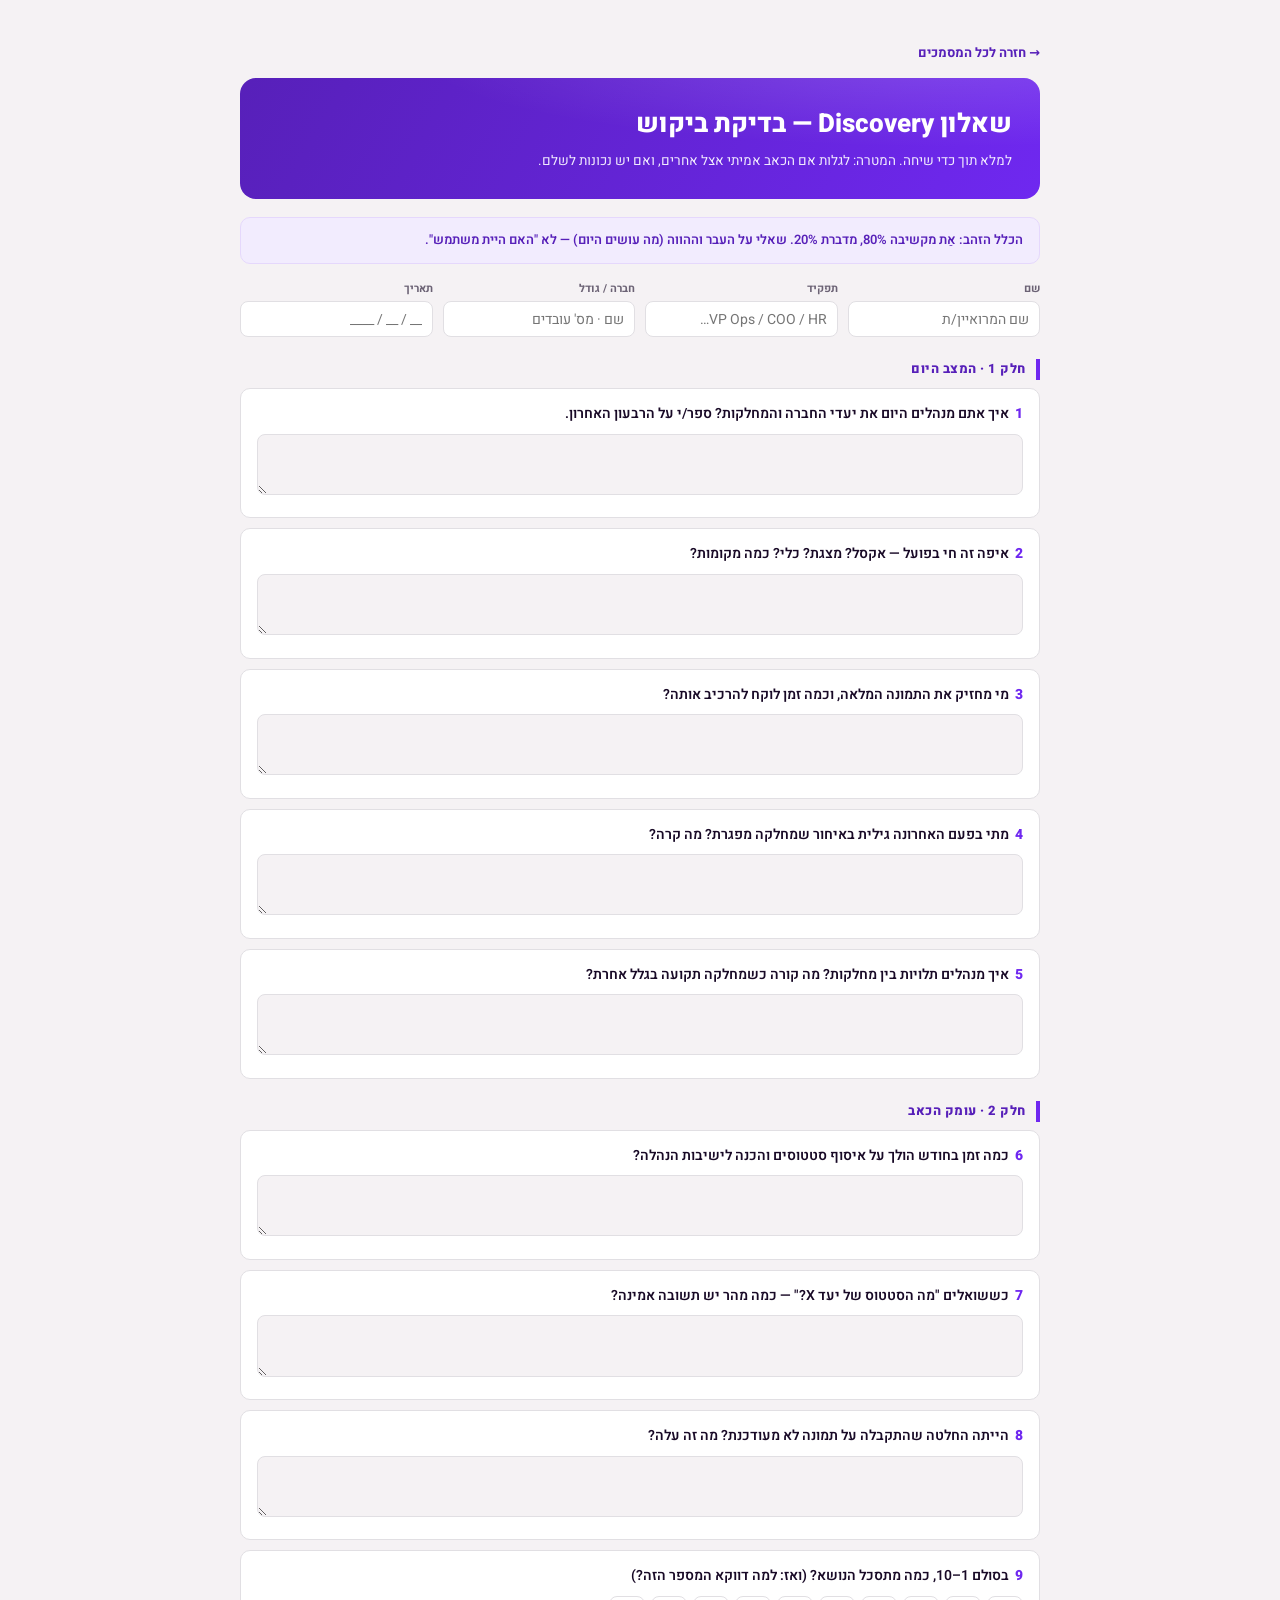
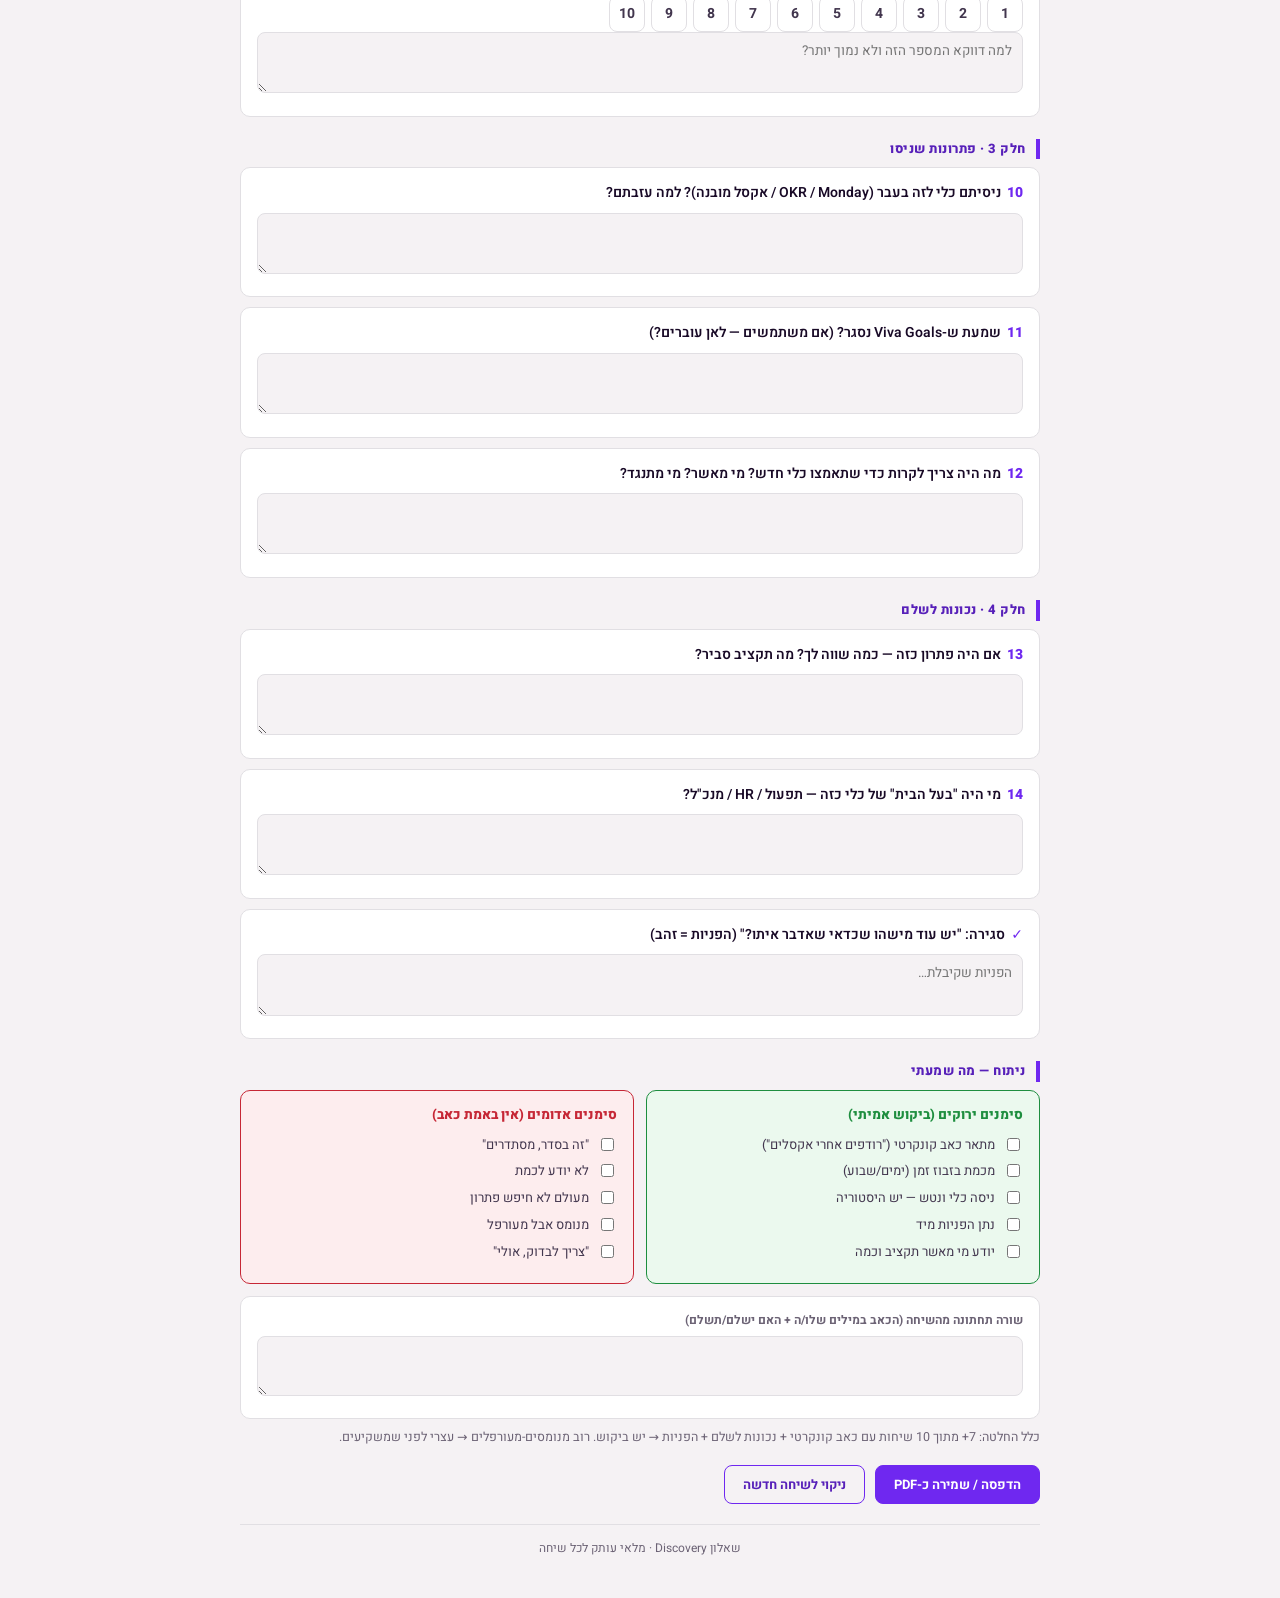
==== discovery.html @ 76062ea2 "Add research report + discovery questionnaire + shared font; link from landing" ====
<!doctype html>
<html dir="rtl" lang="he">
<head>
<meta charset="utf-8" />
<meta name="viewport" content="width=device-width, initial-scale=1" />
<title>שאלון Discovery — בדיקת ביקוש</title>
<link rel="stylesheet" href="heebo.css" />
<style>
:root{--brand:#6F28F0;--brand-deep:#5720B9;--b25:#F2ECFE;--b50:#E5D8FC;--ink:#180926;--body:#42364E;--muted:#6C6375;--bg:#F5F2F4;--fg:#fff;--border:#E1DFE3;--ok:#1E8E3F;--ok25:#EBF9EE;--danger:#C62736;--danger25:#FDEDEE;}
*{box-sizing:border-box;}
body{margin:0;background:var(--bg);color:var(--ink);font-family:'Heebo','Segoe UI',system-ui,Arial,sans-serif;line-height:1.6;-webkit-font-smoothing:antialiased;padding:clamp(20px,4vw,40px) clamp(16px,4vw,32px);}
.sheet{max-width:800px;margin:0 auto;}
a.back{display:inline-block;margin-bottom:14px;color:var(--brand-deep);text-decoration:none;font-weight:700;font-size:13px;}
.top{background:linear-gradient(120deg,#5720B9,#6F28F0);color:#fff;border-radius:16px;padding:26px 28px;margin-bottom:18px;position:relative;overflow:hidden;}
.top::after{content:"";position:absolute;inset:0;background:radial-gradient(120% 140% at 88% -20%,rgba(255,255,255,.16),transparent 55%);}
.top h1{font-size:clamp(20px,3.5vw,26px);font-weight:800;margin:0 0 6px;position:relative;}
.top p{margin:0;font-size:13.5px;color:#F2ECFE;position:relative;}
.rule{background:var(--b25);border:1px solid var(--b50);border-radius:10px;padding:12px 16px;font-size:13px;color:var(--brand-deep);margin-bottom:16px;font-weight:600;}
.meta{display:grid;grid-template-columns:repeat(auto-fit,minmax(160px,1fr));gap:10px;margin-bottom:18px;}
.meta label{display:block;font-size:11px;font-weight:700;color:var(--muted);margin-bottom:4px;}
.meta input{width:100%;height:36px;border:1.5px solid var(--border);border-radius:8px;padding:0 10px;font:400 14px 'Heebo',sans-serif;color:var(--ink);background:var(--fg);}
.sec{margin:22px 0 8px;font-size:13px;font-weight:800;letter-spacing:.04em;text-transform:uppercase;color:var(--brand-deep);border-inline-start:4px solid var(--brand);padding-inline-start:10px;}
.q{background:var(--fg);border:1px solid var(--border);border-radius:10px;padding:14px 16px;margin-bottom:10px;}
.q .txt{font-size:14px;font-weight:600;color:var(--ink);margin-bottom:8px;}
.q .txt .num{color:var(--brand);font-weight:800;margin-inline-end:6px;}
.q textarea{width:100%;min-height:52px;border:1px solid var(--border);border-radius:8px;padding:8px 10px;font:400 13.5px/1.6 'Heebo',sans-serif;color:var(--ink);background:var(--bg);resize:vertical;outline:none;}
.q textarea:focus{border-color:var(--brand);}
.scale{display:flex;gap:6px;flex-wrap:wrap;margin-top:4px;}
.scale button{width:36px;height:36px;border:1.5px solid var(--border);background:var(--fg);border-radius:8px;font:700 14px 'Heebo';color:var(--body);cursor:pointer;}
.scale button.on{background:var(--brand);color:#fff;border-color:var(--brand);}
.signals{display:grid;grid-template-columns:1fr 1fr;gap:12px;}
.sigcard{border-radius:10px;padding:14px 16px;font-size:13px;}
.sigcard.green{background:var(--ok25);border:1px solid var(--ok);}
.sigcard.red{background:var(--danger25);border:1px solid var(--danger);}
.sigcard h4{margin:0 0 8px;font-size:13.5px;font-weight:800;}
.sigcard.green h4{color:var(--ok);}
.sigcard.red h4{color:var(--danger);}
.sigcard label{display:flex;gap:8px;align-items:flex-start;margin:6px 0;color:var(--body);cursor:pointer;}
.verdict{background:var(--fg);border:1px solid var(--border);border-radius:10px;padding:14px 16px;margin-top:12px;}
.verdict label{font-size:12px;font-weight:700;color:var(--muted);display:block;margin-bottom:6px;}
.verdict textarea{width:100%;min-height:60px;border:1px solid var(--border);border-radius:8px;padding:8px 10px;font:400 13.5px 'Heebo';background:var(--bg);resize:vertical;}
.tools{display:flex;gap:10px;justify-content:flex-start;margin:18px 0;flex-wrap:wrap;}
.tools button{border:1.5px solid var(--brand);background:var(--brand);color:#fff;border-radius:8px;padding:9px 18px;font:700 13px 'Heebo';cursor:pointer;}
.tools button.ghost{background:transparent;color:var(--brand-deep);}
.foot{margin-top:20px;padding-top:14px;border-top:1px solid var(--border);color:var(--muted);font-size:12px;text-align:center;}
@media(max-width:560px){.signals{grid-template-columns:1fr;}}
@media print{a.back,.tools{display:none;}body{background:#fff;padding:0;}}
</style>
</head>
<body>
<div class="sheet">
<a class="back" href="index.html">→ חזרה לכל המסמכים</a>

<div class="top">
  <h1>שאלון Discovery — בדיקת ביקוש</h1>
  <p>למלא תוך כדי שיחה. המטרה: לגלות אם הכאב אמיתי אצל אחרים, ואם יש נכונות לשלם.</p>
</div>

<div class="rule">הכלל הזהב: אַת מקשיבה 80%, מדברת 20%. שאלי על העבר וההווה (מה עושים היום) — לא "האם היית משתמש".</div>

<div class="meta">
  <div><label>שם</label><input placeholder="שם המרואיין/ת"/></div>
  <div><label>תפקיד</label><input placeholder="VP Ops / COO / HR…"/></div>
  <div><label>חברה / גודל</label><input placeholder="שם · מס' עובדים"/></div>
  <div><label>תאריך</label><input placeholder="__ / __ / ____"/></div>
</div>

<div class="sec">חלק 1 · המצב היום</div>
<div class="q"><div class="txt"><span class="num">1</span>איך אתם מנהלים היום את יעדי החברה והמחלקות? ספר/י על הרבעון האחרון.</div><textarea></textarea></div>
<div class="q"><div class="txt"><span class="num">2</span>איפה זה חי בפועל — אקסל? מצגת? כלי? כמה מקומות?</div><textarea></textarea></div>
<div class="q"><div class="txt"><span class="num">3</span>מי מחזיק את התמונה המלאה, וכמה זמן לוקח להרכיב אותה?</div><textarea></textarea></div>
<div class="q"><div class="txt"><span class="num">4</span>מתי בפעם האחרונה גילית באיחור שמחלקה מפגרת? מה קרה?</div><textarea></textarea></div>
<div class="q"><div class="txt"><span class="num">5</span>איך מנהלים תלויות בין מחלקות? מה קורה כשמחלקה תקועה בגלל אחרת?</div><textarea></textarea></div>

<div class="sec">חלק 2 · עומק הכאב</div>
<div class="q"><div class="txt"><span class="num">6</span>כמה זמן בחודש הולך על איסוף סטטוסים והכנה לישיבות הנהלה?</div><textarea></textarea></div>
<div class="q"><div class="txt"><span class="num">7</span>כששואלים "מה הסטטוס של יעד X?" — כמה מהר יש תשובה אמינה?</div><textarea></textarea></div>
<div class="q"><div class="txt"><span class="num">8</span>הייתה החלטה שהתקבלה על תמונה לא מעודכנת? מה זה עלה?</div><textarea></textarea></div>
<div class="q"><div class="txt"><span class="num">9</span>בסולם 1–10, כמה מתסכל הנושא? (ואז: למה דווקא המספר הזה?)</div>
  <div class="scale" id="scale"></div>
  <textarea placeholder="למה דווקא המספר הזה ולא נמוך יותר?"></textarea></div>

<div class="sec">חלק 3 · פתרונות שניסו</div>
<div class="q"><div class="txt"><span class="num">10</span>ניסיתם כלי לזה בעבר (OKR / Monday / אקסל מובנה)? למה עזבתם?</div><textarea></textarea></div>
<div class="q"><div class="txt"><span class="num">11</span>שמעת ש-Viva Goals נסגר? (אם משתמשים — לאן עוברים?)</div><textarea></textarea></div>
<div class="q"><div class="txt"><span class="num">12</span>מה היה צריך לקרות כדי שתאמצו כלי חדש? מי מאשר? מי מתנגד?</div><textarea></textarea></div>

<div class="sec">חלק 4 · נכונות לשלם</div>
<div class="q"><div class="txt"><span class="num">13</span>אם היה פתרון כזה — כמה שווה לך? מה תקציב סביר?</div><textarea></textarea></div>
<div class="q"><div class="txt"><span class="num">14</span>מי היה "בעל הבית" של כלי כזה — תפעול / HR / מנכ"ל?</div><textarea></textarea></div>
<div class="q"><div class="txt"><span class="num">✓</span>סגירה: "יש עוד מישהו שכדאי שאדבר איתו?" (הפניות = זהב)</div><textarea placeholder="הפניות שקיבלת…"></textarea></div>

<div class="sec">ניתוח — מה שמעתי</div>
<div class="signals">
  <div class="sigcard green"><h4>סימנים ירוקים (ביקוש אמיתי)</h4>
    <label><input type="checkbox"/> מתאר כאב קונקרטי ("רודפים אחרי אקסלים")</label>
    <label><input type="checkbox"/> מכמת בזבוז זמן (ימים/שבוע)</label>
    <label><input type="checkbox"/> ניסה כלי ונטש — יש היסטוריה</label>
    <label><input type="checkbox"/> נתן הפניות מיד</label>
    <label><input type="checkbox"/> יודע מי מאשר תקציב וכמה</label>
  </div>
  <div class="sigcard red"><h4>סימנים אדומים (אין באמת כאב)</h4>
    <label><input type="checkbox"/> "זה בסדר, מסתדרים"</label>
    <label><input type="checkbox"/> לא יודע לכמת</label>
    <label><input type="checkbox"/> מעולם לא חיפש פתרון</label>
    <label><input type="checkbox"/> מנומס אבל מעורפל</label>
    <label><input type="checkbox"/> "צריך לבדוק, אולי"</label>
  </div>
</div>
<div class="verdict"><label>שורה תחתונה מהשיחה (הכאב במילים שלו/ה + האם ישלם/תשלם)</label><textarea></textarea></div>
<p style="font-size:12.5px;color:var(--muted);margin-top:8px;">כלל החלטה: 7+ מתוך 10 שיחות עם כאב קונקרטי + נכונות לשלם + הפניות → יש ביקוש. רוב מנומסים-מעורפלים → עצרי לפני שמשקיעים.</p>

<div class="tools">
  <button onclick="window.print()">הדפסה / שמירה כ-PDF</button>
  <button class="ghost" onclick="location.reload()">ניקוי לשיחה חדשה</button>
</div>

<div class="foot">שאלון Discovery · מלאי עותק לכל שיחה</div>
</div>

<script>
var s=document.getElementById('scale');
for(var i=1;i<=10;i++){(function(n){var b=document.createElement('button');b.textContent=n;
b.onclick=function(){[].forEach.call(s.children,function(c){c.classList.remove('on');});b.classList.add('on');};
s.appendChild(b);})(i);}
</script>
</body>
</html>
---- heebo.css ----
@font-face{font-family:'Heebo';font-style:normal;font-weight:400;font-display:swap;src:url([data-uri]) format('truetype');}
@font-face{font-family:'Heebo';font-style:normal;font-weight:600;font-display:swap;src:url([data-uri]) format('truetype');}
@font-face{font-family:'Heebo';font-style:normal;font-weight:700;font-display:swap;src:url([data-uri]) format('truetype');}
@font-face{font-family:'Heebo';font-style:normal;font-weight:800;font-display:swap;src:url([data-uri]) format('truetype');}
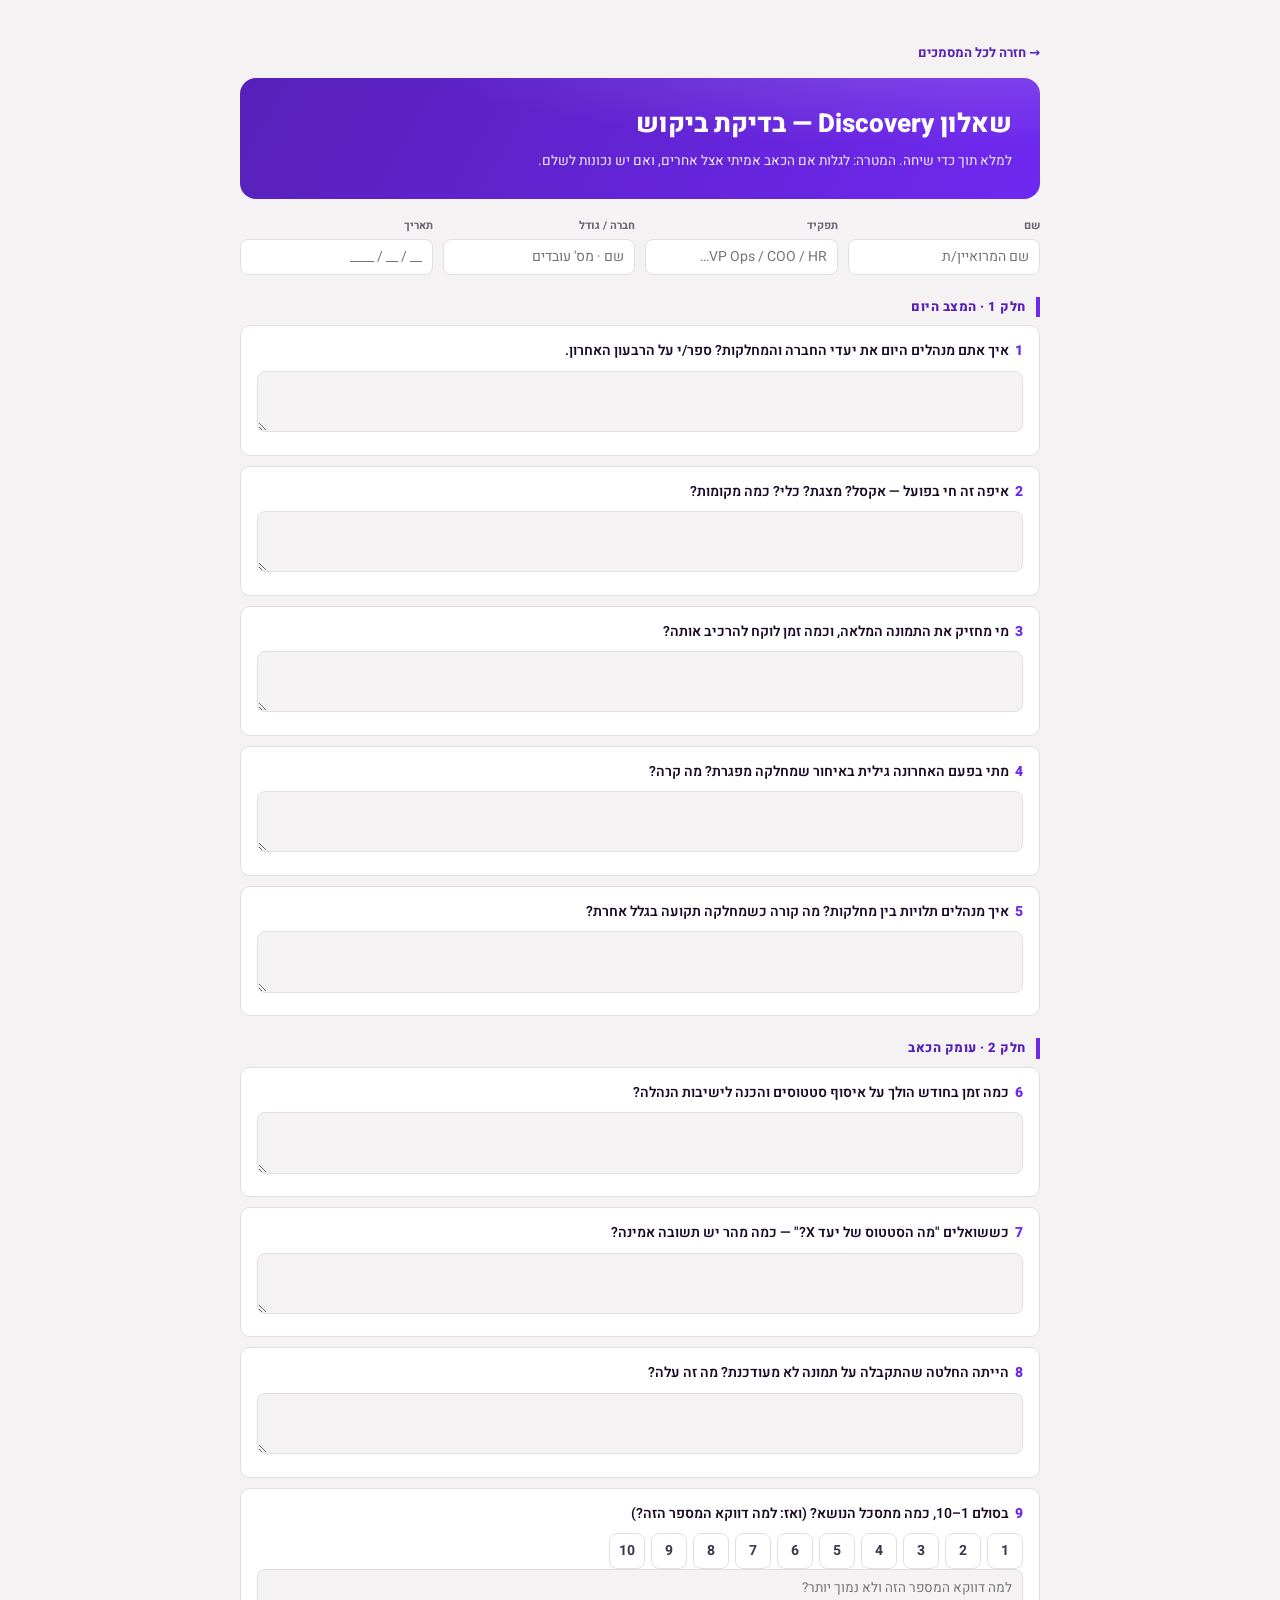
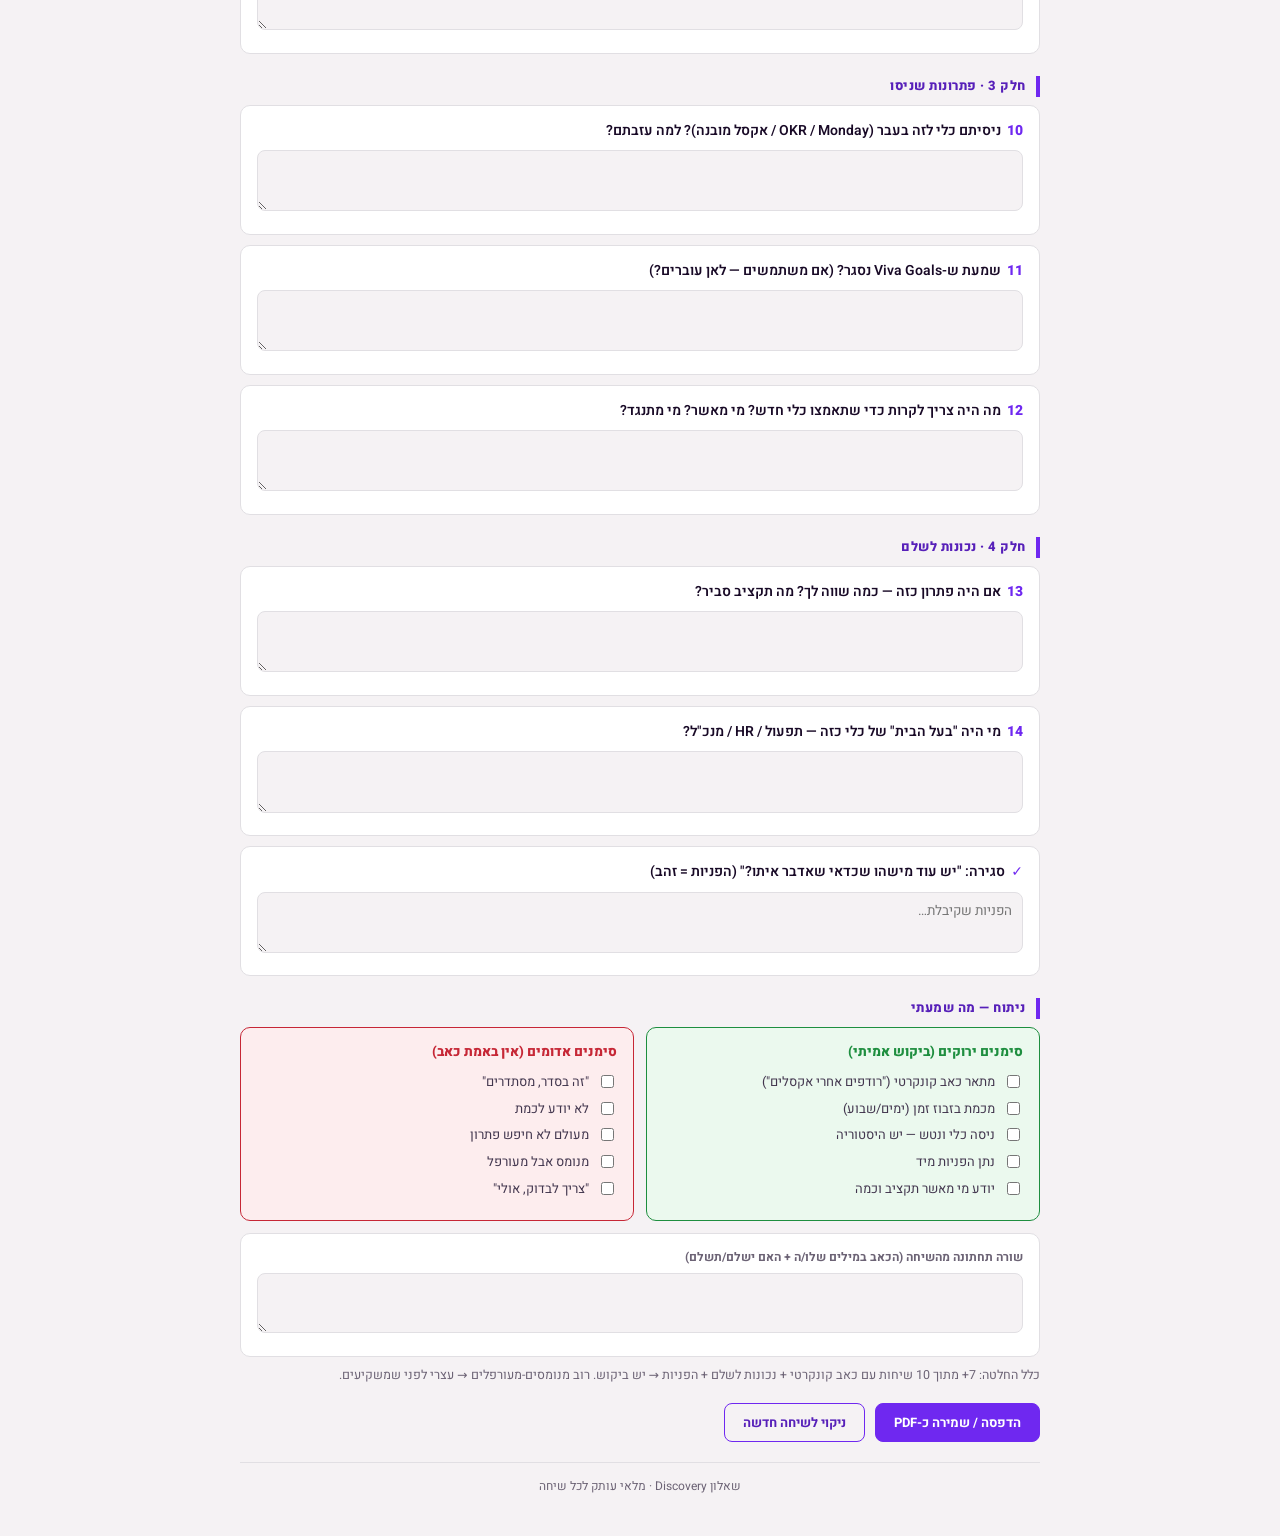
==== commit d0e043fe: "Discovery: remove golden-rule line" ====
--- a/discovery.html
+++ b/discovery.html
@@ -56,7 +56,6 @@
   <p>למלא תוך כדי שיחה. המטרה: לגלות אם הכאב אמיתי אצל אחרים, ואם יש נכונות לשלם.</p>
 </div>
 
-<div class="rule">הכלל הזהב: אַת מקשיבה 80%, מדברת 20%. שאלי על העבר וההווה (מה עושים היום) — לא "האם היית משתמש".</div>
 
 <div class="meta">
   <div><label>שם</label><input placeholder="שם המרואיין/ת"/></div>
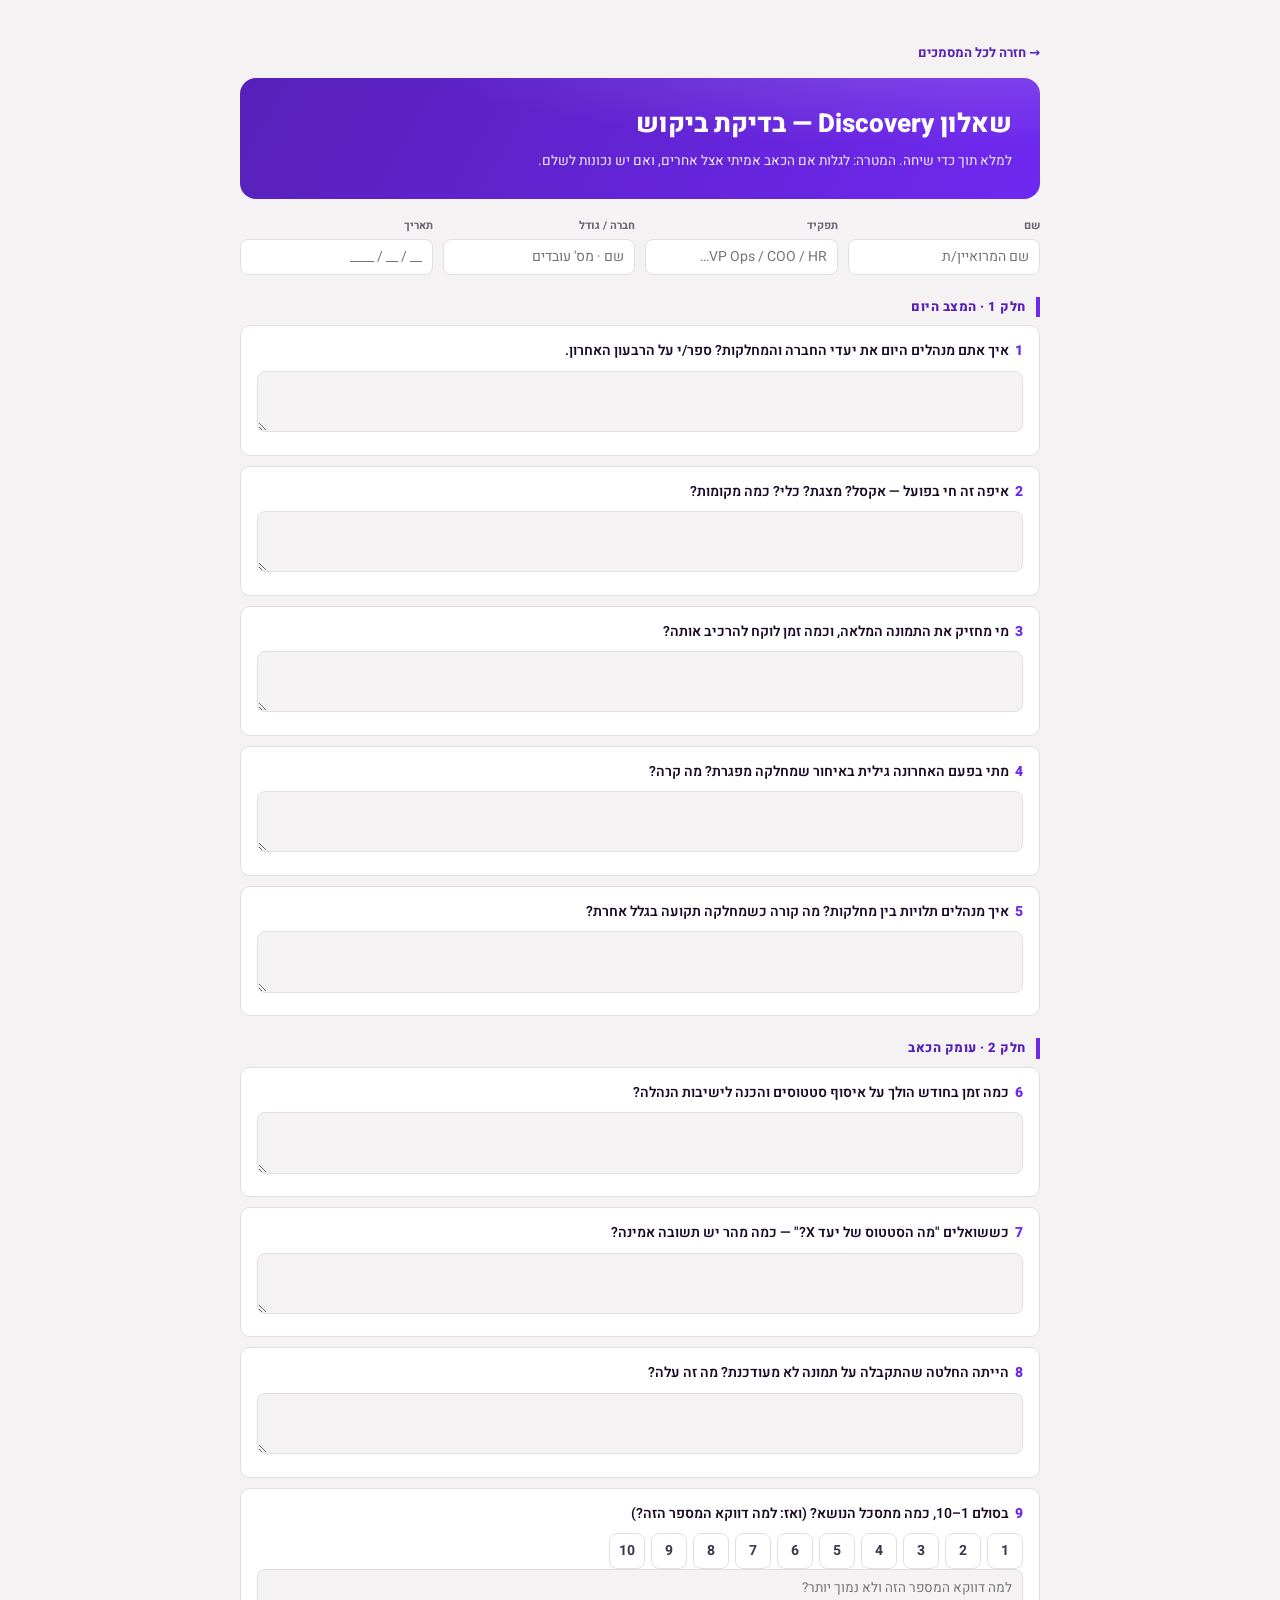
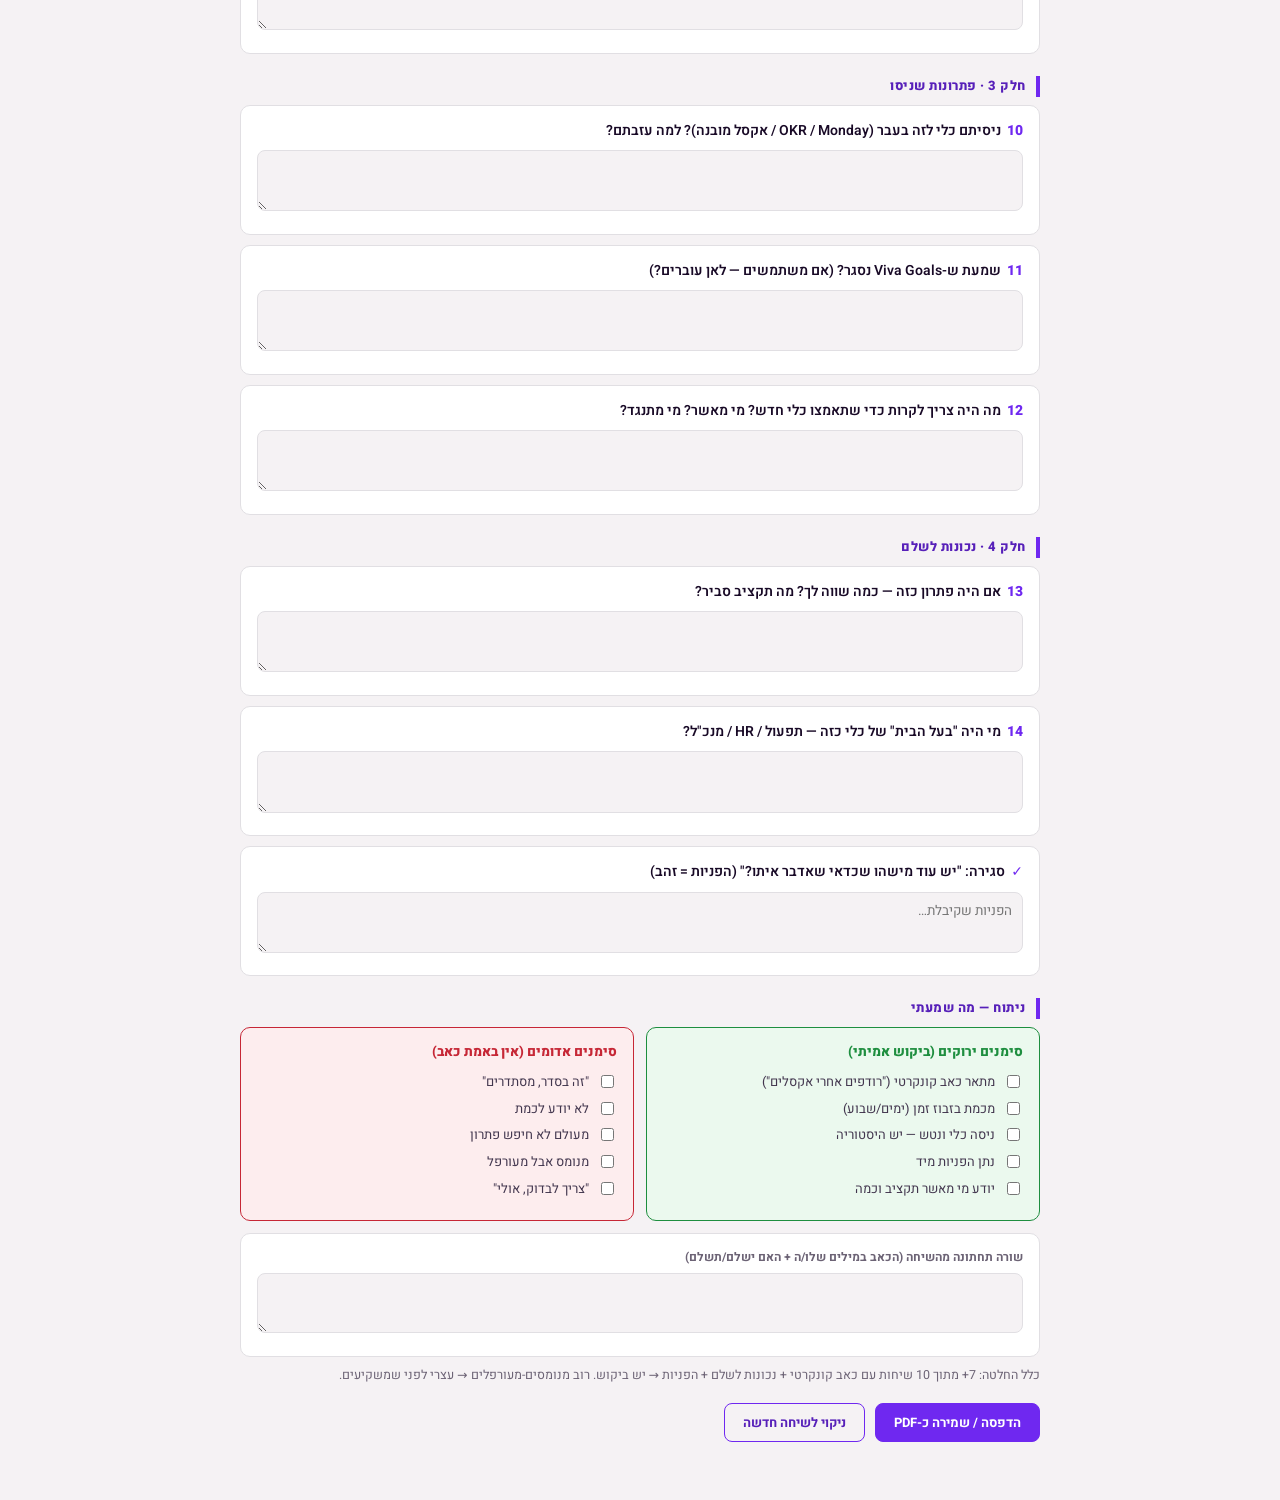
==== commit dba518e8: "Discovery: remove footer line" ====
--- a/discovery.html
+++ b/discovery.html
@@ -114,7 +114,6 @@
   <button class="ghost" onclick="location.reload()">ניקוי לשיחה חדשה</button>
 </div>
 
-<div class="foot">שאלון Discovery · מלאי עותק לכל שיחה</div>
 </div>
 
 <script>
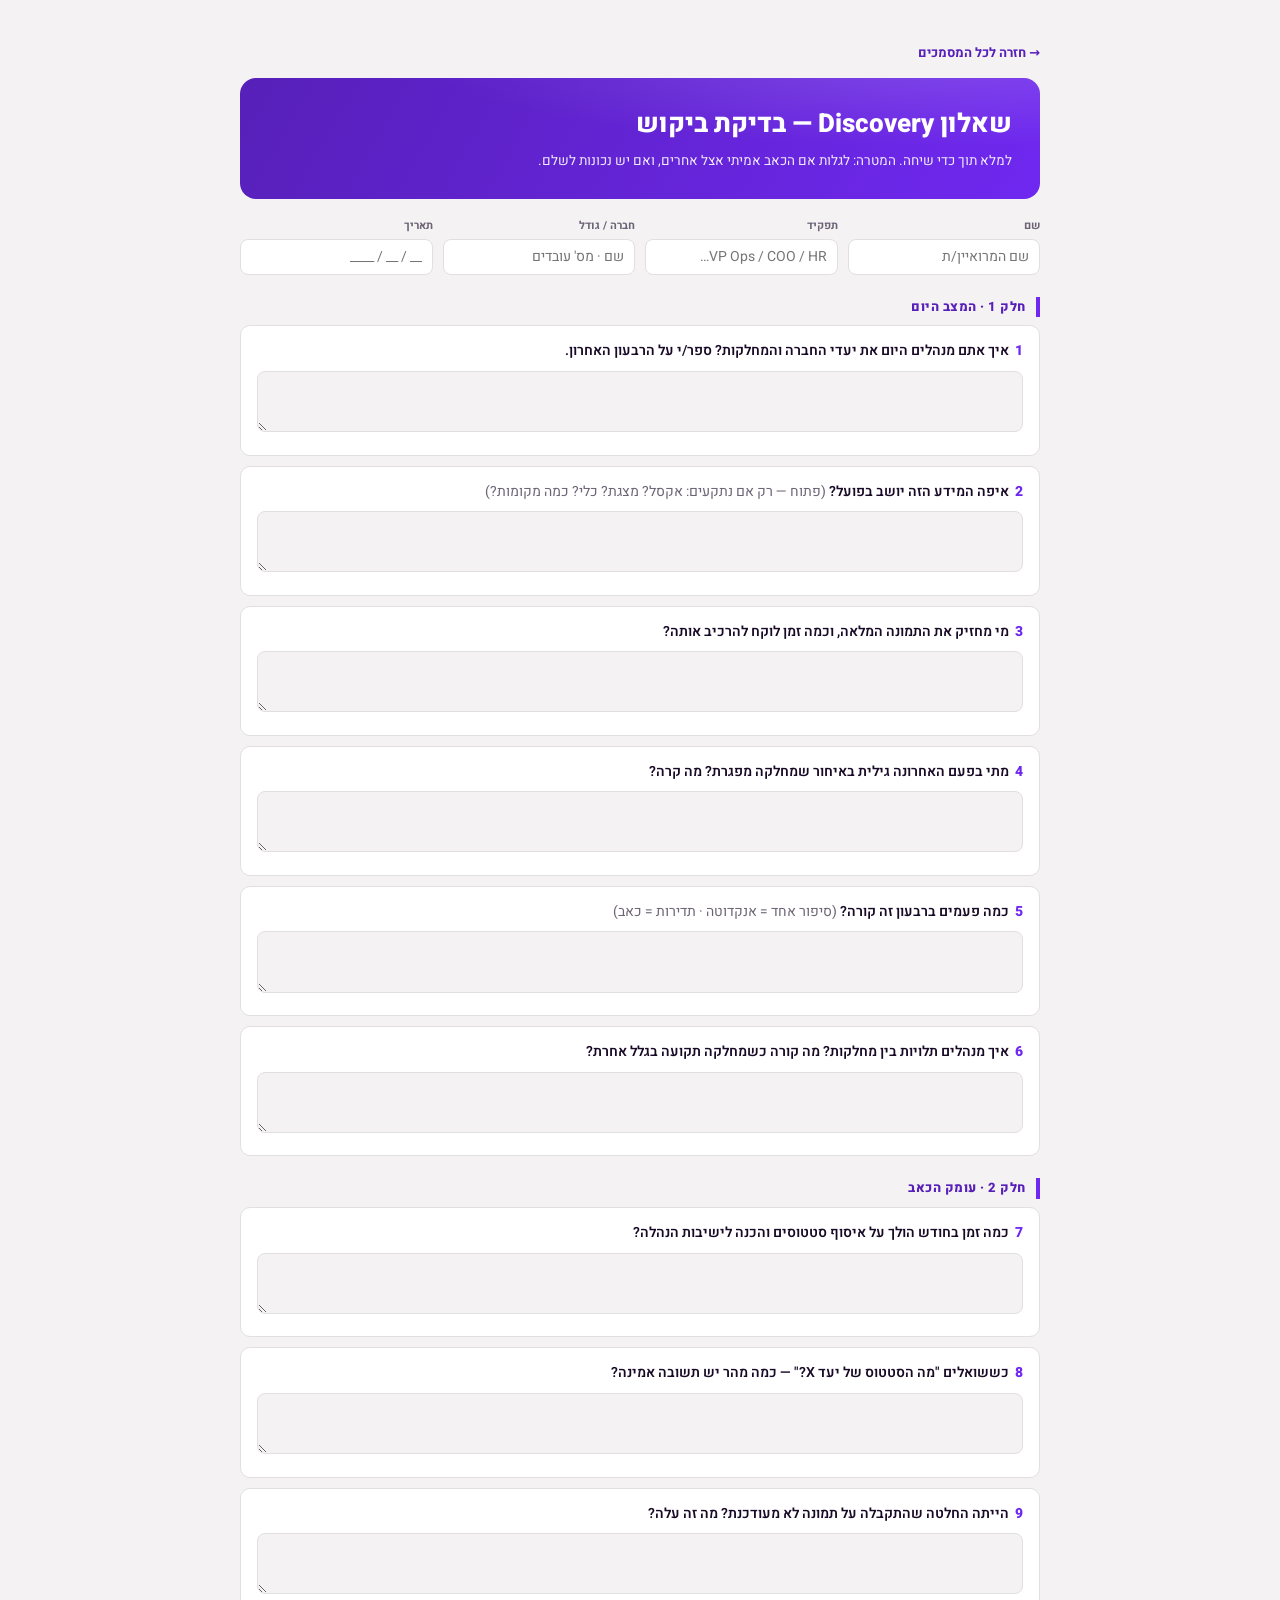
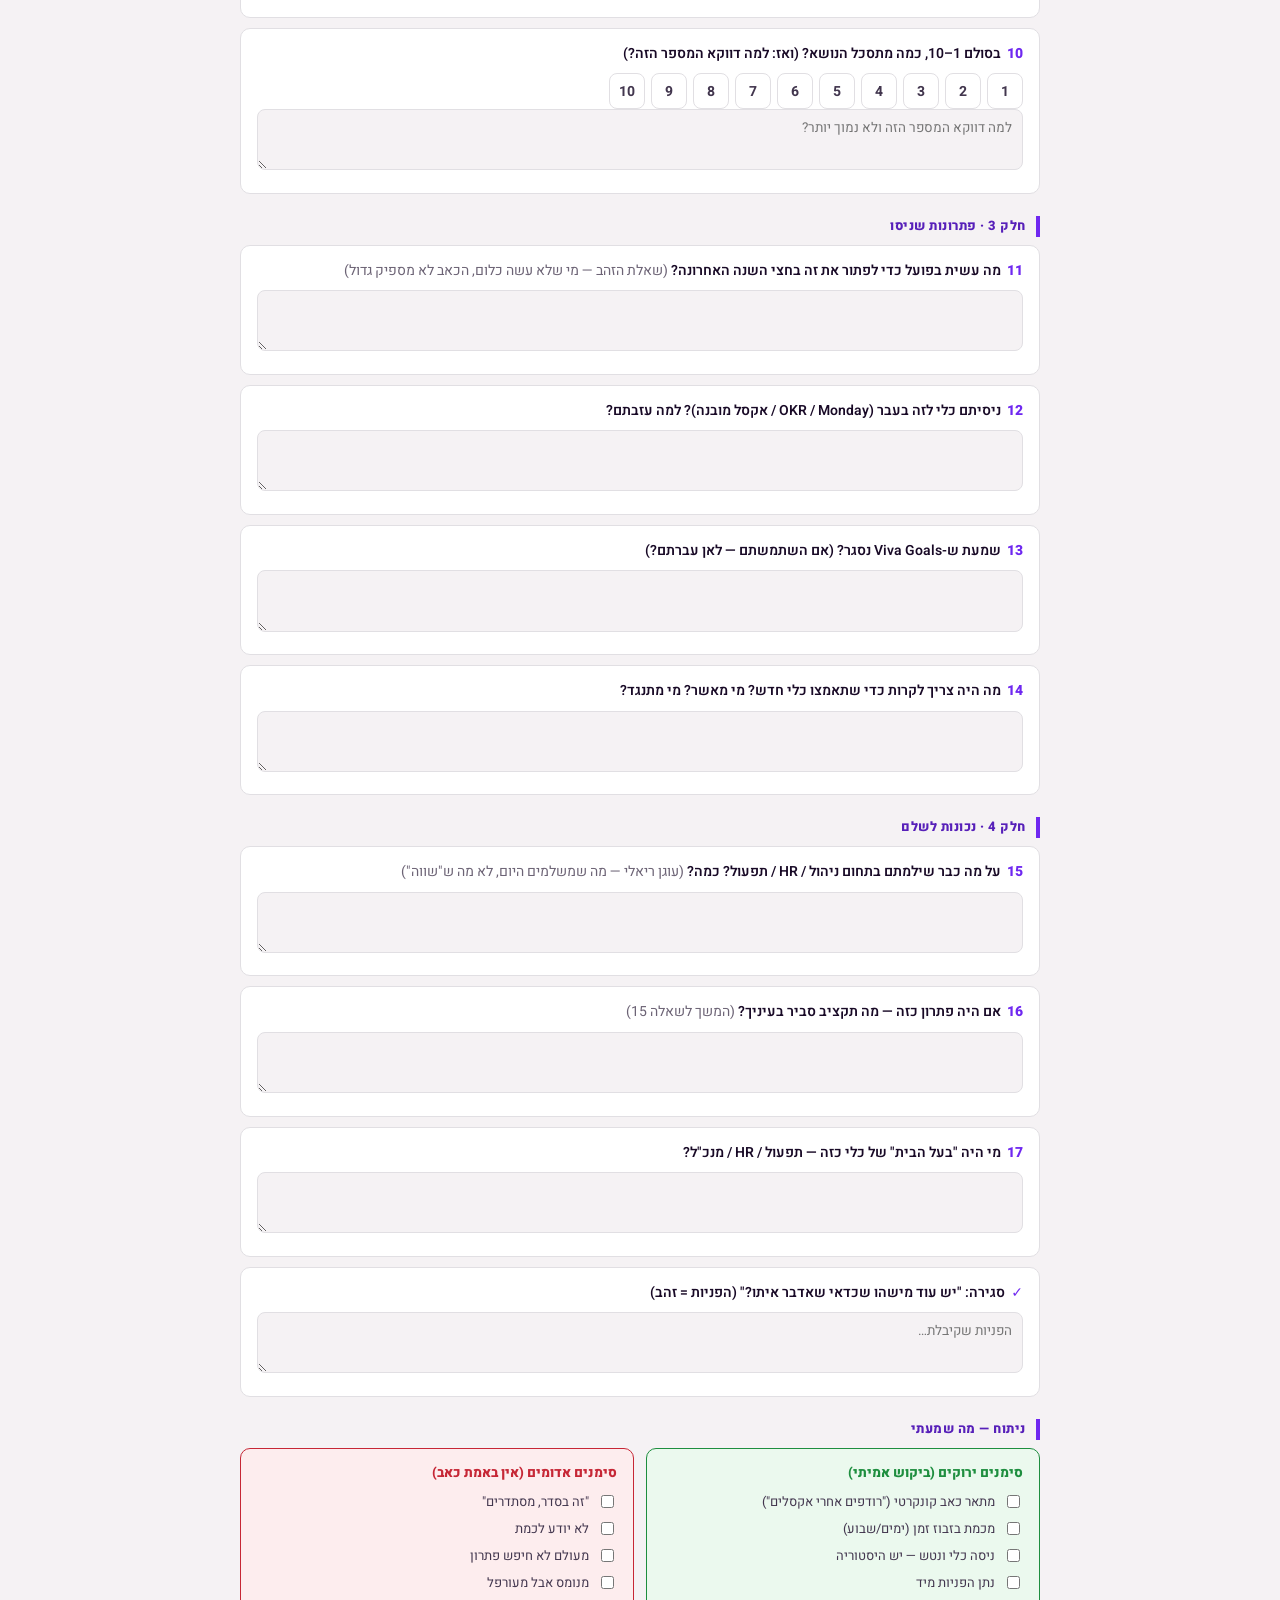
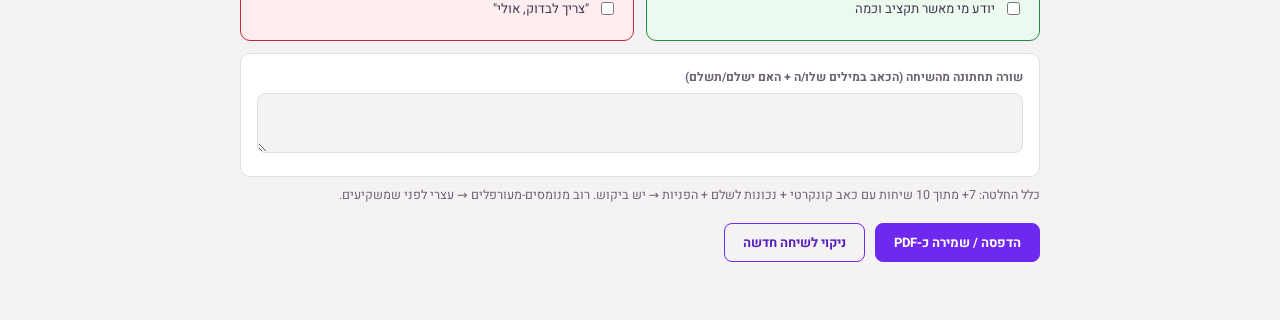
==== commit 51e5669b: "Discovery: 4 חידודים — שאלה פתוחה, שאלת תדירות, שאלת הזהב, עוגן תמחור למה שמשלמים היום Co-Authored-B" ====
--- a/discovery.html
+++ b/discovery.html
@@ -66,27 +66,30 @@
 
 <div class="sec">חלק 1 · המצב היום</div>
 <div class="q"><div class="txt"><span class="num">1</span>איך אתם מנהלים היום את יעדי החברה והמחלקות? ספר/י על הרבעון האחרון.</div><textarea></textarea></div>
-<div class="q"><div class="txt"><span class="num">2</span>איפה זה חי בפועל — אקסל? מצגת? כלי? כמה מקומות?</div><textarea></textarea></div>
+<div class="q"><div class="txt"><span class="num">2</span>איפה המידע הזה יושב בפועל? <span style="font-weight:400;color:var(--muted);">(פתוח — רק אם נתקעים: אקסל? מצגת? כלי? כמה מקומות?)</span></div><textarea></textarea></div>
 <div class="q"><div class="txt"><span class="num">3</span>מי מחזיק את התמונה המלאה, וכמה זמן לוקח להרכיב אותה?</div><textarea></textarea></div>
 <div class="q"><div class="txt"><span class="num">4</span>מתי בפעם האחרונה גילית באיחור שמחלקה מפגרת? מה קרה?</div><textarea></textarea></div>
-<div class="q"><div class="txt"><span class="num">5</span>איך מנהלים תלויות בין מחלקות? מה קורה כשמחלקה תקועה בגלל אחרת?</div><textarea></textarea></div>
+<div class="q"><div class="txt"><span class="num">5</span>כמה פעמים ברבעון זה קורה? <span style="font-weight:400;color:var(--muted);">(סיפור אחד = אנקדוטה · תדירות = כאב)</span></div><textarea></textarea></div>
+<div class="q"><div class="txt"><span class="num">6</span>איך מנהלים תלויות בין מחלקות? מה קורה כשמחלקה תקועה בגלל אחרת?</div><textarea></textarea></div>
 
 <div class="sec">חלק 2 · עומק הכאב</div>
-<div class="q"><div class="txt"><span class="num">6</span>כמה זמן בחודש הולך על איסוף סטטוסים והכנה לישיבות הנהלה?</div><textarea></textarea></div>
-<div class="q"><div class="txt"><span class="num">7</span>כששואלים "מה הסטטוס של יעד X?" — כמה מהר יש תשובה אמינה?</div><textarea></textarea></div>
-<div class="q"><div class="txt"><span class="num">8</span>הייתה החלטה שהתקבלה על תמונה לא מעודכנת? מה זה עלה?</div><textarea></textarea></div>
-<div class="q"><div class="txt"><span class="num">9</span>בסולם 1–10, כמה מתסכל הנושא? (ואז: למה דווקא המספר הזה?)</div>
+<div class="q"><div class="txt"><span class="num">7</span>כמה זמן בחודש הולך על איסוף סטטוסים והכנה לישיבות הנהלה?</div><textarea></textarea></div>
+<div class="q"><div class="txt"><span class="num">8</span>כששואלים "מה הסטטוס של יעד X?" — כמה מהר יש תשובה אמינה?</div><textarea></textarea></div>
+<div class="q"><div class="txt"><span class="num">9</span>הייתה החלטה שהתקבלה על תמונה לא מעודכנת? מה זה עלה?</div><textarea></textarea></div>
+<div class="q"><div class="txt"><span class="num">10</span>בסולם 1–10, כמה מתסכל הנושא? (ואז: למה דווקא המספר הזה?)</div>
   <div class="scale" id="scale"></div>
   <textarea placeholder="למה דווקא המספר הזה ולא נמוך יותר?"></textarea></div>
 
 <div class="sec">חלק 3 · פתרונות שניסו</div>
-<div class="q"><div class="txt"><span class="num">10</span>ניסיתם כלי לזה בעבר (OKR / Monday / אקסל מובנה)? למה עזבתם?</div><textarea></textarea></div>
-<div class="q"><div class="txt"><span class="num">11</span>שמעת ש-Viva Goals נסגר? (אם משתמשים — לאן עוברים?)</div><textarea></textarea></div>
-<div class="q"><div class="txt"><span class="num">12</span>מה היה צריך לקרות כדי שתאמצו כלי חדש? מי מאשר? מי מתנגד?</div><textarea></textarea></div>
+<div class="q"><div class="txt"><span class="num">11</span>מה עשית בפועל כדי לפתור את זה בחצי השנה האחרונה? <span style="font-weight:400;color:var(--muted);">(שאלת הזהב — מי שלא עשה כלום, הכאב לא מספיק גדול)</span></div><textarea></textarea></div>
+<div class="q"><div class="txt"><span class="num">12</span>ניסיתם כלי לזה בעבר (OKR / Monday / אקסל מובנה)? למה עזבתם?</div><textarea></textarea></div>
+<div class="q"><div class="txt"><span class="num">13</span>שמעת ש-Viva Goals נסגר? (אם השתמשתם — לאן עברתם?)</div><textarea></textarea></div>
+<div class="q"><div class="txt"><span class="num">14</span>מה היה צריך לקרות כדי שתאמצו כלי חדש? מי מאשר? מי מתנגד?</div><textarea></textarea></div>
 
 <div class="sec">חלק 4 · נכונות לשלם</div>
-<div class="q"><div class="txt"><span class="num">13</span>אם היה פתרון כזה — כמה שווה לך? מה תקציב סביר?</div><textarea></textarea></div>
-<div class="q"><div class="txt"><span class="num">14</span>מי היה "בעל הבית" של כלי כזה — תפעול / HR / מנכ"ל?</div><textarea></textarea></div>
+<div class="q"><div class="txt"><span class="num">15</span>על מה כבר שילמתם בתחום ניהול / HR / תפעול? כמה? <span style="font-weight:400;color:var(--muted);">(עוגן ריאלי — מה שמשלמים היום, לא מה ש"שווה")</span></div><textarea></textarea></div>
+<div class="q"><div class="txt"><span class="num">16</span>אם היה פתרון כזה — מה תקציב סביר בעיניך? <span style="font-weight:400;color:var(--muted);">(המשך לשאלה 15)</span></div><textarea></textarea></div>
+<div class="q"><div class="txt"><span class="num">17</span>מי היה "בעל הבית" של כלי כזה — תפעול / HR / מנכ"ל?</div><textarea></textarea></div>
 <div class="q"><div class="txt"><span class="num">✓</span>סגירה: "יש עוד מישהו שכדאי שאדבר איתו?" (הפניות = זהב)</div><textarea placeholder="הפניות שקיבלת…"></textarea></div>
 
 <div class="sec">ניתוח — מה שמעתי</div>
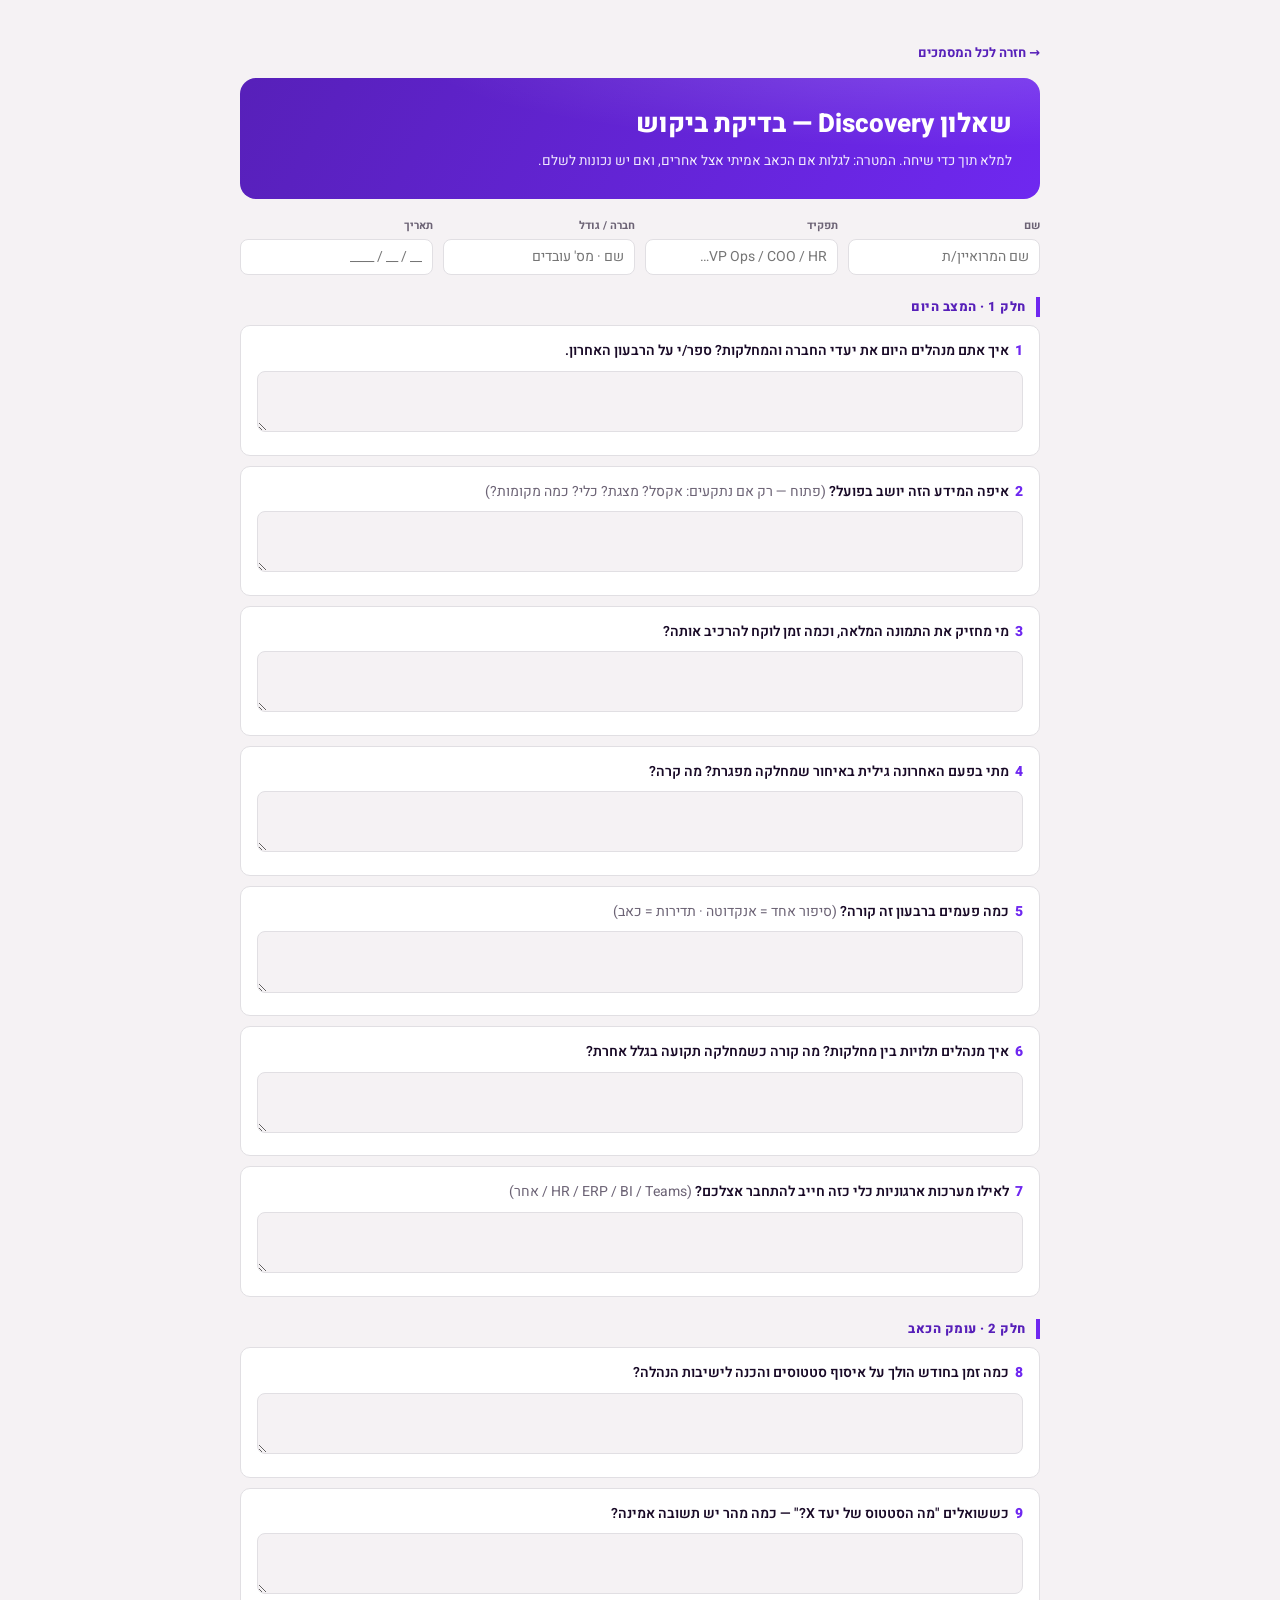
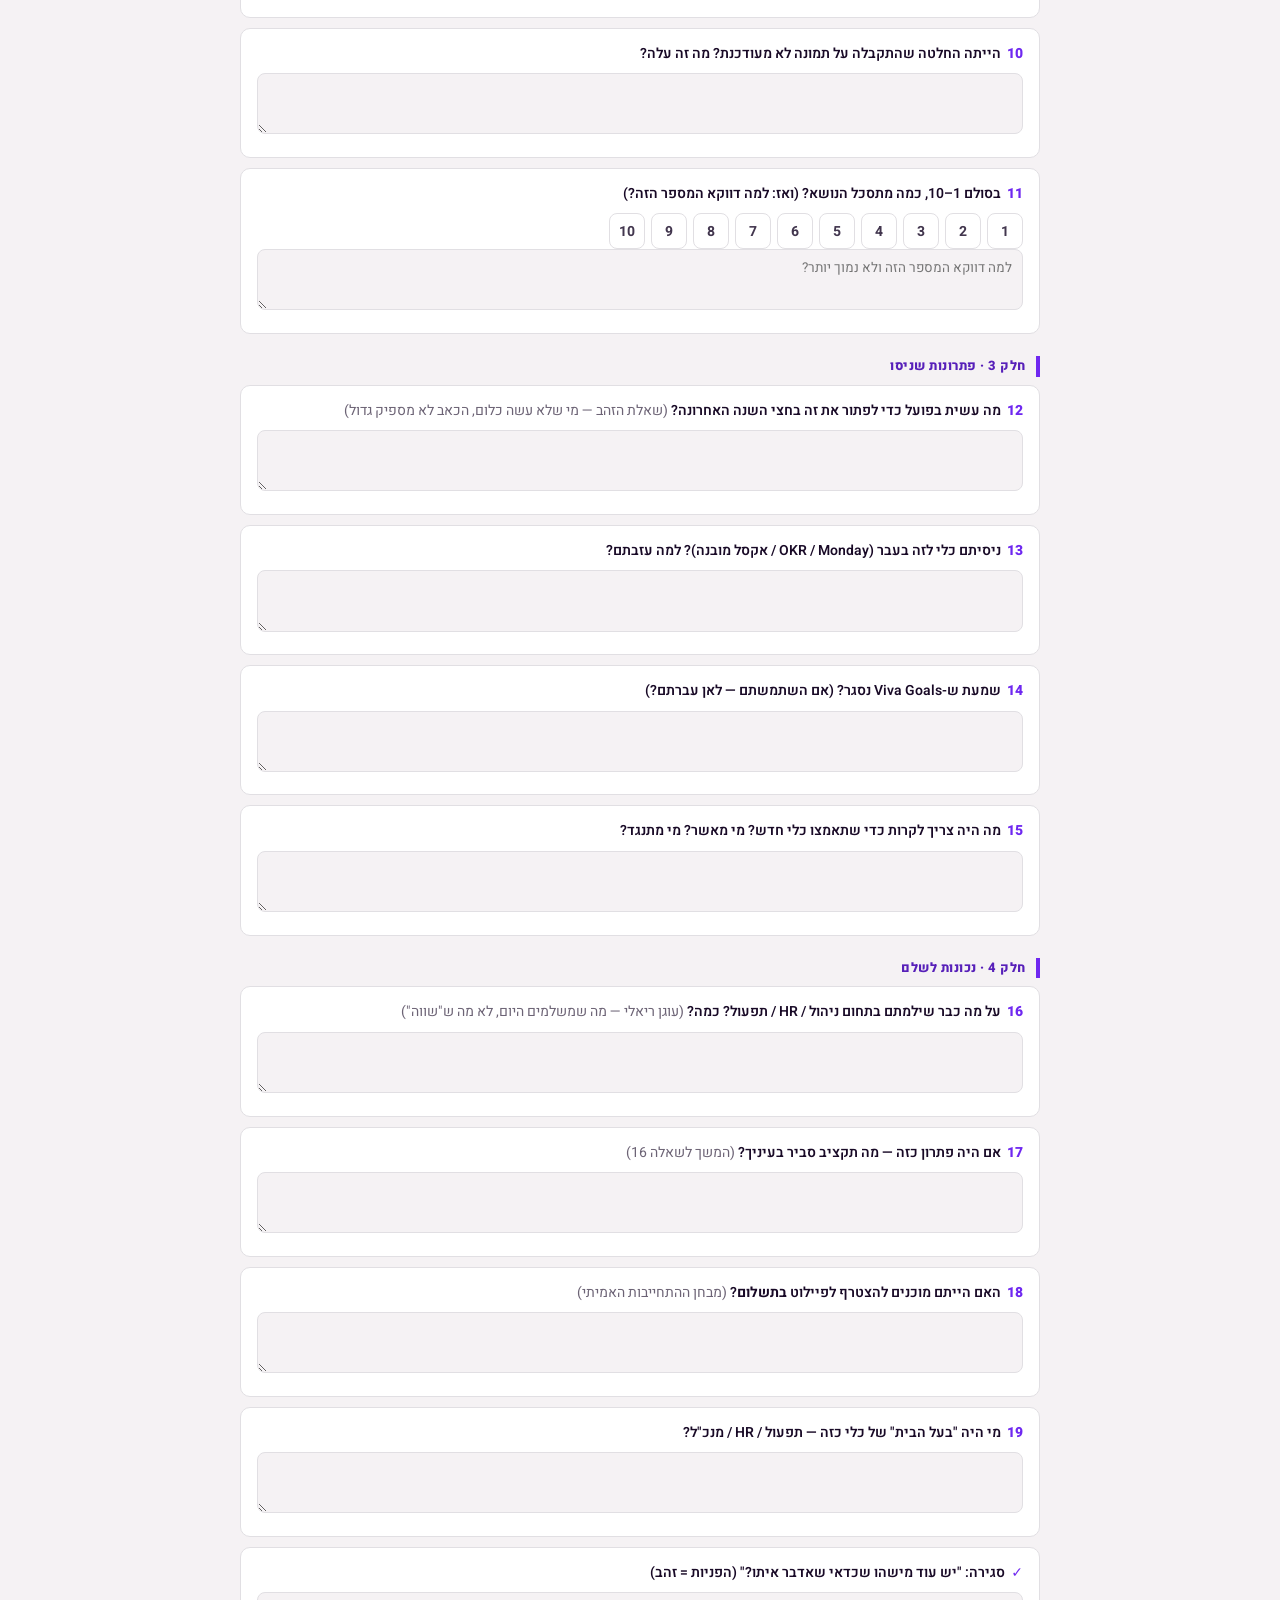
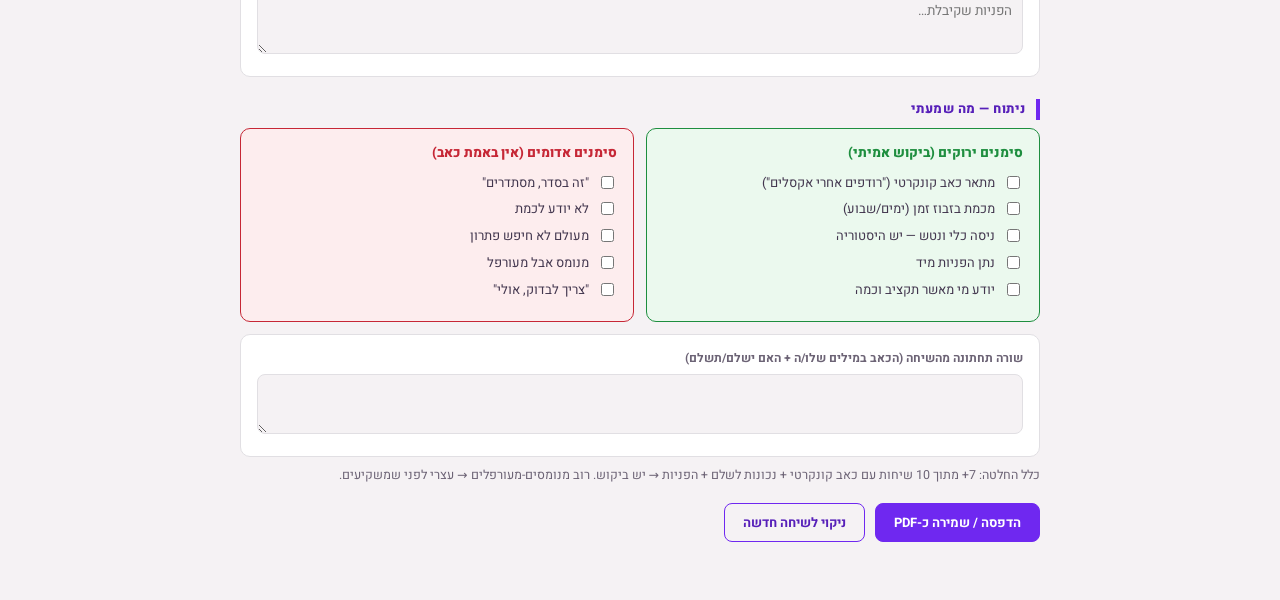
==== commit b54a473d: "תוכנית פרויקט: דף plan.html בשלושה שלבים (אבני דרך/תוצרים/תלויות/סיכונים/יומן הבנות) + כרטיס בדף הבי" ====
--- a/discovery.html
+++ b/discovery.html
@@ -71,25 +71,27 @@
 <div class="q"><div class="txt"><span class="num">4</span>מתי בפעם האחרונה גילית באיחור שמחלקה מפגרת? מה קרה?</div><textarea></textarea></div>
 <div class="q"><div class="txt"><span class="num">5</span>כמה פעמים ברבעון זה קורה? <span style="font-weight:400;color:var(--muted);">(סיפור אחד = אנקדוטה · תדירות = כאב)</span></div><textarea></textarea></div>
 <div class="q"><div class="txt"><span class="num">6</span>איך מנהלים תלויות בין מחלקות? מה קורה כשמחלקה תקועה בגלל אחרת?</div><textarea></textarea></div>
+<div class="q"><div class="txt"><span class="num">7</span>לאילו מערכות ארגוניות כלי כזה חייב להתחבר אצלכם? <span style="font-weight:400;color:var(--muted);">(HR / ERP / BI / Teams / אחר)</span></div><textarea></textarea></div>
 
 <div class="sec">חלק 2 · עומק הכאב</div>
-<div class="q"><div class="txt"><span class="num">7</span>כמה זמן בחודש הולך על איסוף סטטוסים והכנה לישיבות הנהלה?</div><textarea></textarea></div>
-<div class="q"><div class="txt"><span class="num">8</span>כששואלים "מה הסטטוס של יעד X?" — כמה מהר יש תשובה אמינה?</div><textarea></textarea></div>
-<div class="q"><div class="txt"><span class="num">9</span>הייתה החלטה שהתקבלה על תמונה לא מעודכנת? מה זה עלה?</div><textarea></textarea></div>
-<div class="q"><div class="txt"><span class="num">10</span>בסולם 1–10, כמה מתסכל הנושא? (ואז: למה דווקא המספר הזה?)</div>
+<div class="q"><div class="txt"><span class="num">8</span>כמה זמן בחודש הולך על איסוף סטטוסים והכנה לישיבות הנהלה?</div><textarea></textarea></div>
+<div class="q"><div class="txt"><span class="num">9</span>כששואלים "מה הסטטוס של יעד X?" — כמה מהר יש תשובה אמינה?</div><textarea></textarea></div>
+<div class="q"><div class="txt"><span class="num">10</span>הייתה החלטה שהתקבלה על תמונה לא מעודכנת? מה זה עלה?</div><textarea></textarea></div>
+<div class="q"><div class="txt"><span class="num">11</span>בסולם 1–10, כמה מתסכל הנושא? (ואז: למה דווקא המספר הזה?)</div>
   <div class="scale" id="scale"></div>
   <textarea placeholder="למה דווקא המספר הזה ולא נמוך יותר?"></textarea></div>
 
 <div class="sec">חלק 3 · פתרונות שניסו</div>
-<div class="q"><div class="txt"><span class="num">11</span>מה עשית בפועל כדי לפתור את זה בחצי השנה האחרונה? <span style="font-weight:400;color:var(--muted);">(שאלת הזהב — מי שלא עשה כלום, הכאב לא מספיק גדול)</span></div><textarea></textarea></div>
-<div class="q"><div class="txt"><span class="num">12</span>ניסיתם כלי לזה בעבר (OKR / Monday / אקסל מובנה)? למה עזבתם?</div><textarea></textarea></div>
-<div class="q"><div class="txt"><span class="num">13</span>שמעת ש-Viva Goals נסגר? (אם השתמשתם — לאן עברתם?)</div><textarea></textarea></div>
-<div class="q"><div class="txt"><span class="num">14</span>מה היה צריך לקרות כדי שתאמצו כלי חדש? מי מאשר? מי מתנגד?</div><textarea></textarea></div>
+<div class="q"><div class="txt"><span class="num">12</span>מה עשית בפועל כדי לפתור את זה בחצי השנה האחרונה? <span style="font-weight:400;color:var(--muted);">(שאלת הזהב — מי שלא עשה כלום, הכאב לא מספיק גדול)</span></div><textarea></textarea></div>
+<div class="q"><div class="txt"><span class="num">13</span>ניסיתם כלי לזה בעבר (OKR / Monday / אקסל מובנה)? למה עזבתם?</div><textarea></textarea></div>
+<div class="q"><div class="txt"><span class="num">14</span>שמעת ש-Viva Goals נסגר? (אם השתמשתם — לאן עברתם?)</div><textarea></textarea></div>
+<div class="q"><div class="txt"><span class="num">15</span>מה היה צריך לקרות כדי שתאמצו כלי חדש? מי מאשר? מי מתנגד?</div><textarea></textarea></div>
 
 <div class="sec">חלק 4 · נכונות לשלם</div>
-<div class="q"><div class="txt"><span class="num">15</span>על מה כבר שילמתם בתחום ניהול / HR / תפעול? כמה? <span style="font-weight:400;color:var(--muted);">(עוגן ריאלי — מה שמשלמים היום, לא מה ש"שווה")</span></div><textarea></textarea></div>
-<div class="q"><div class="txt"><span class="num">16</span>אם היה פתרון כזה — מה תקציב סביר בעיניך? <span style="font-weight:400;color:var(--muted);">(המשך לשאלה 15)</span></div><textarea></textarea></div>
-<div class="q"><div class="txt"><span class="num">17</span>מי היה "בעל הבית" של כלי כזה — תפעול / HR / מנכ"ל?</div><textarea></textarea></div>
+<div class="q"><div class="txt"><span class="num">16</span>על מה כבר שילמתם בתחום ניהול / HR / תפעול? כמה? <span style="font-weight:400;color:var(--muted);">(עוגן ריאלי — מה שמשלמים היום, לא מה ש"שווה")</span></div><textarea></textarea></div>
+<div class="q"><div class="txt"><span class="num">17</span>אם היה פתרון כזה — מה תקציב סביר בעיניך? <span style="font-weight:400;color:var(--muted);">(המשך לשאלה 16)</span></div><textarea></textarea></div>
+<div class="q"><div class="txt"><span class="num">18</span>האם הייתם מוכנים להצטרף לפיילוט <b>בתשלום</b>? <span style="font-weight:400;color:var(--muted);">(מבחן ההתחייבות האמיתי)</span></div><textarea></textarea></div>
+<div class="q"><div class="txt"><span class="num">19</span>מי היה "בעל הבית" של כלי כזה — תפעול / HR / מנכ"ל?</div><textarea></textarea></div>
 <div class="q"><div class="txt"><span class="num">✓</span>סגירה: "יש עוד מישהו שכדאי שאדבר איתו?" (הפניות = זהב)</div><textarea placeholder="הפניות שקיבלת…"></textarea></div>
 
 <div class="sec">ניתוח — מה שמעתי</div>
